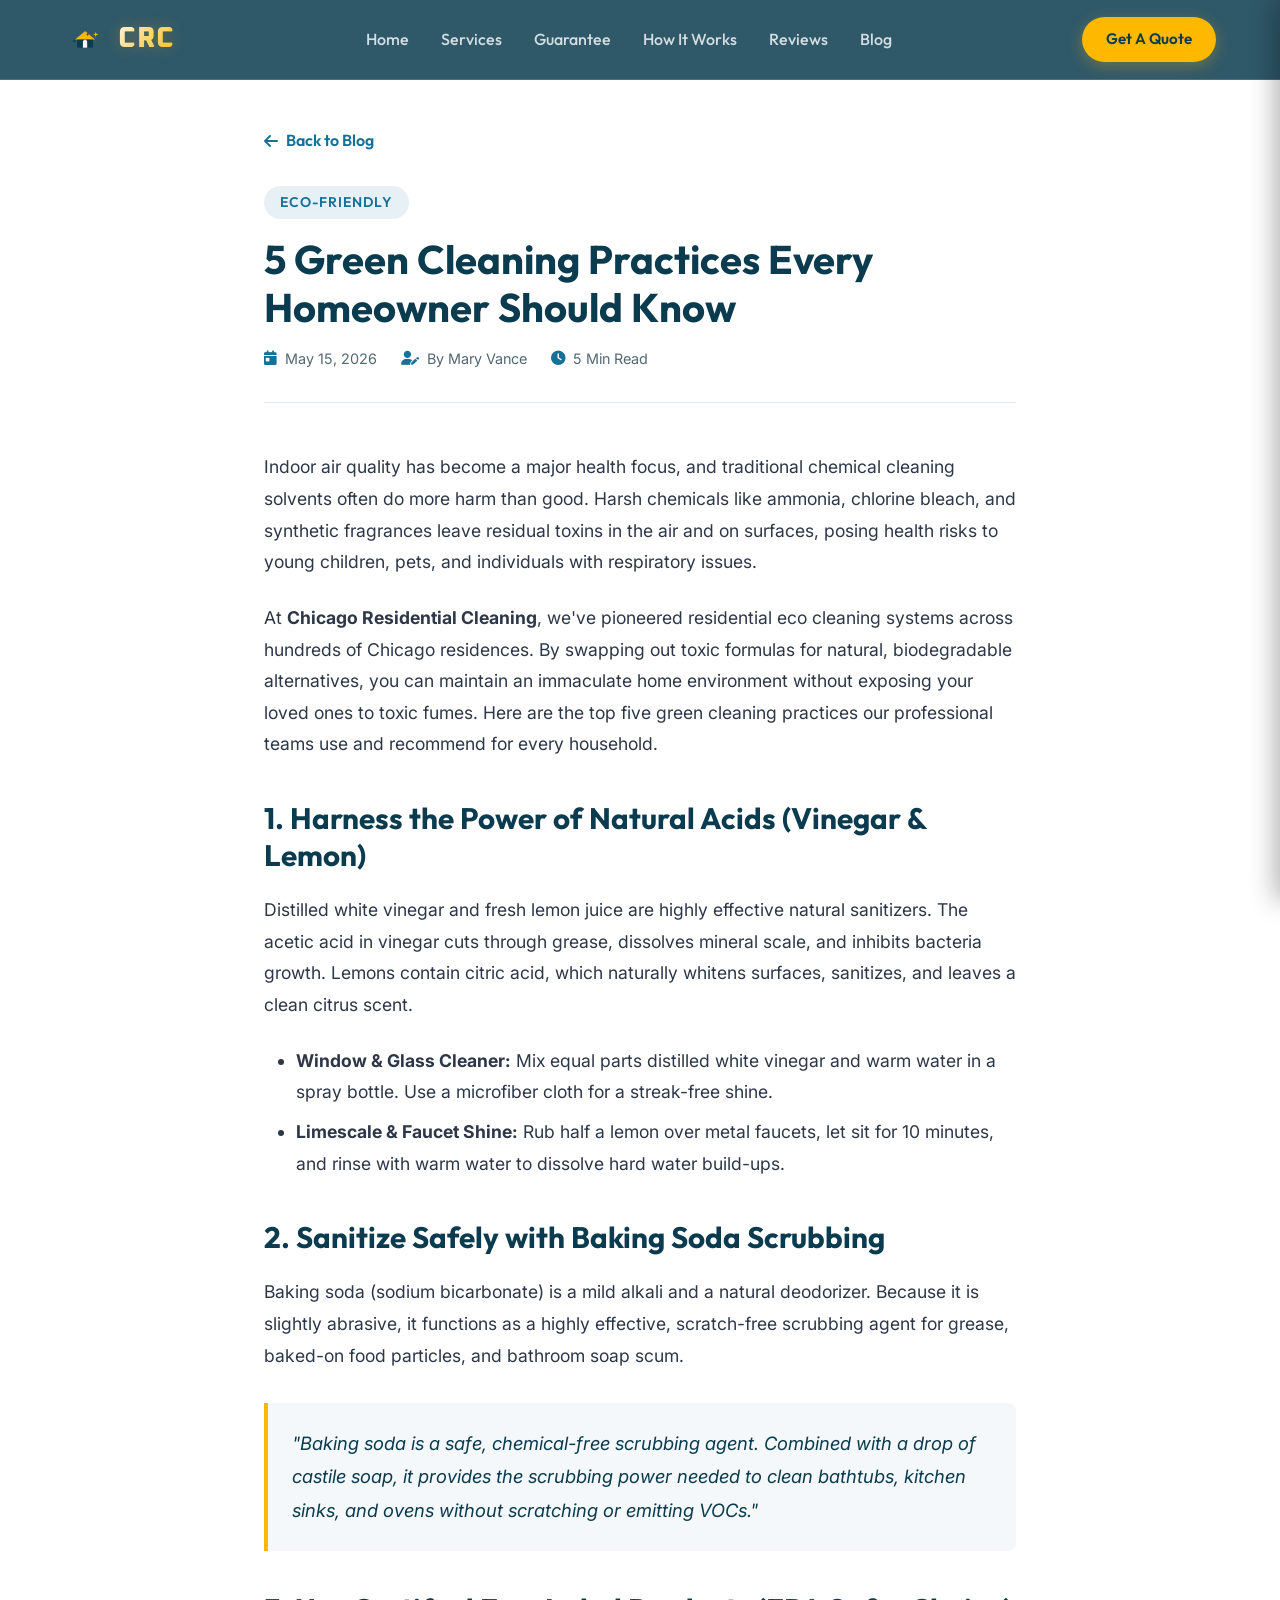
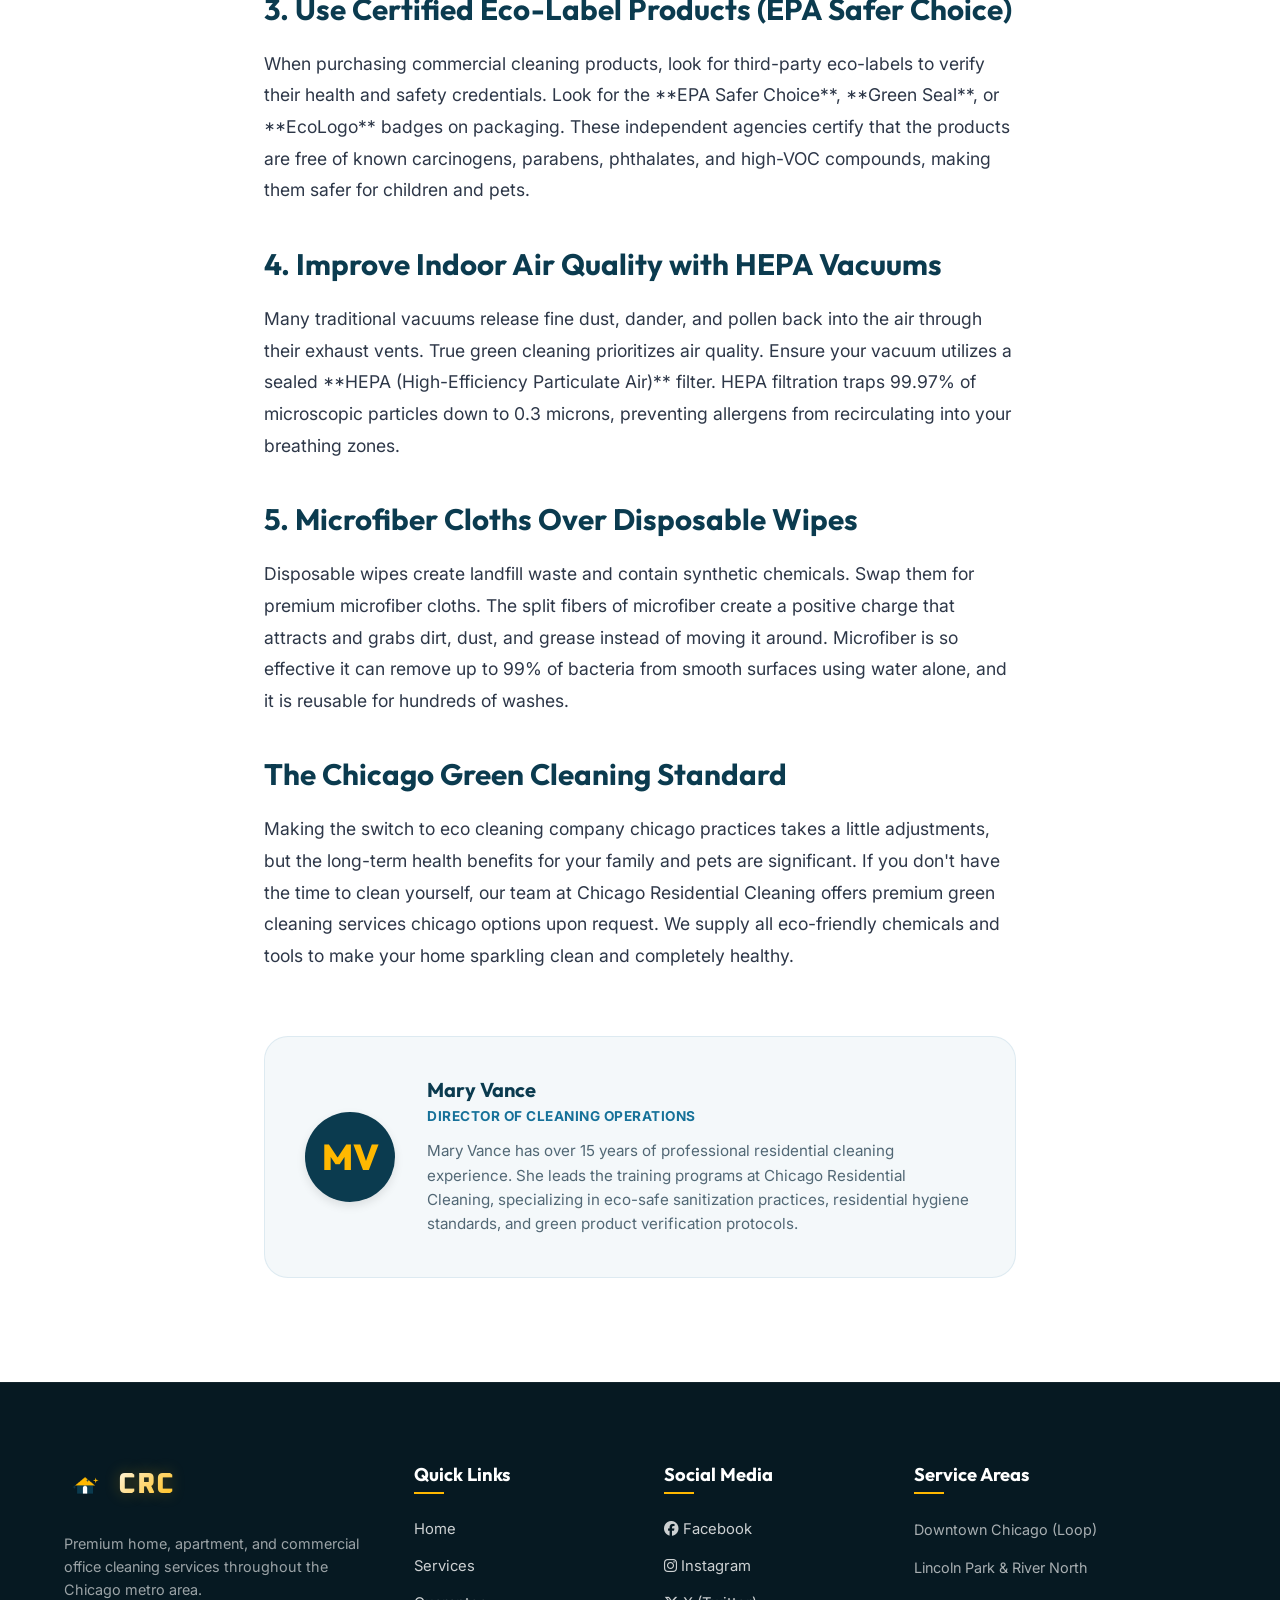
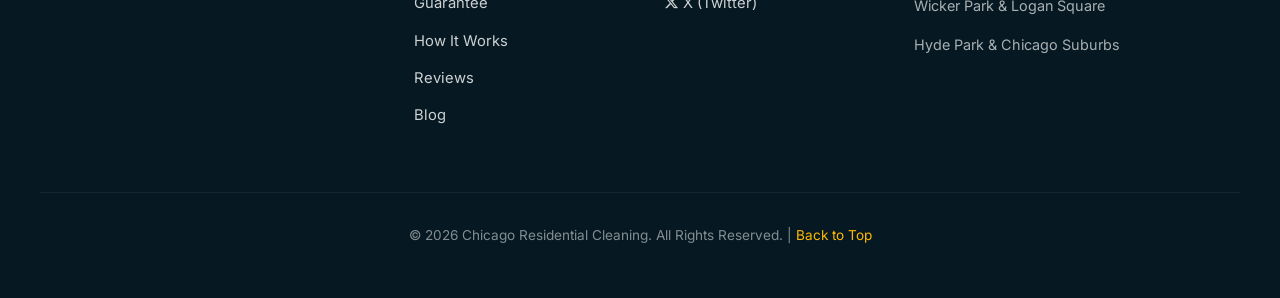
==== blog/5-green-cleaning-practices.html @ 3d1dfb9b "Add SEO-optimized blog posts under blog/ folder and update sitemap/index links" ====
<!DOCTYPE html>
<html lang="en">
<head>
  <meta charset="UTF-8">
  <meta name="viewport" content="width=device-width, initial-scale=1.0">
  
  <!-- SEO Meta Tags -->
  <title>5 Green Cleaning Practices Every Homeowner Should Know | Chicago Green Cleaning Guide</title>
  <meta name="description" content="Learn the 5 best green cleaning practices for a healthy home. Chicago Green Cleaning experts share safe, eco-friendly tips for kids and pets.">
  <meta name="keywords" content="chicago green cleaning, green cleaning services chicago, eco cleaning chicago, eco cleaning company chicago, cleaning services chicago suburbs">
  <link rel="canonical" href="https://chicagoresidentialcleaning.com/blog/5-green-cleaning-practices.html">
  
  <!-- Favicon -->
  <link rel="icon" type="image/png" href="../images/favicon.png">
  
  <!-- Fonts -->
  <link rel="preconnect" href="https://fonts.googleapis.com">
  <link rel="preconnect" href="https://fonts.gstatic.com" crossorigin>
  <link href="https://fonts.googleapis.com/css2?family=Inter:wght@300;400;500;600;700&family=Outfit:wght@300;400;500;600;700;800&family=Oxanium:wght@600;700;800&display=swap" rel="stylesheet">
  
  <!-- Stylesheets -->
  <link rel="stylesheet" href="../index.css">
  
  <!-- FontAwesome Icons -->
  <link rel="stylesheet" href="https://cdnjs.cloudflare.com/ajax/libs/font-awesome/6.4.0/css/all.min.css">

  <!-- JSON-LD Structured Data Schema (E-E-A-T & Semantic Optimization) -->
  <script type="application/ld-json">
  {
    "@context": "https://schema.org",
    "@type": "BlogPosting",
    "mainEntityOfPage": {
      "@type": "WebPage",
      "@id": "https://chicagoresidentialcleaning.com/blog/5-green-cleaning-practices.html"
    },
    "headline": "5 Green Cleaning Practices Every Homeowner Should Know",
    "description": "Discover easy ways to keep your home healthy using green cleaning products that are completely safe for kids and pets.",
    "datePublished": "2026-05-15T08:00:00+00:00",
    "dateModified": "2026-05-15T08:00:00+00:00",
    "author": {
      "@type": "Person",
      "name": "Mary Vance",
      "jobTitle": "Cleaning Operations Director",
      "worksFor": {
        "@type": "LocalBusiness",
        "name": "Chicago Residential Cleaning",
        "url": "https://chicagoresidentialcleaning.com/"
      }
    },
    "publisher": {
      "@type": "Organization",
      "name": "Chicago Residential Cleaning",
      "logo": {
        "@type": "ImageObject",
        "url": "https://chicagoresidentialcleaning.com/images/favicon.png"
      }
    }
  }
  </script>
</head>
<body>

  <!-- Sticky Glassmorphic Header -->
  <header id="header" class="site-header">
    <div class="header-container">
      <a href="../" class="logo-link" aria-label="Chicago Residential Cleaning Home">
        <div class="logo-badge">
          <img src="../images/logo-graphic.png" alt="Chicago Residential Cleaning logo emblem" width="48" height="48" class="logo-img">
          <span class="logo-text">CRC</span>
        </div>
      </a>
      
      <nav class="desktop-nav" aria-label="Main Navigation">
        <ul class="nav-links">
          <li><a href="../#home">Home</a></li>
          <li><a href="../#services">Services</a></li>
          <li><a href="../#guarantee">Guarantee</a></li>
          <li><a href="../#how-it-works">How It Works</a></li>
          <li><a href="../#testimonials">Reviews</a></li>
          <li><a href="../#blog">Blog</a></li>
        </ul>
      </nav>

      <div class="header-actions">
        <a href="../#quote" class="cta-button primary-cta">Get A Quote</a>
        <button class="mobile-menu-toggle" id="menuToggle" aria-label="Open navigation menu" aria-expanded="false" aria-controls="mobileDrawer">
          <span class="bar"></span>
          <span class="bar"></span>
          <span class="bar"></span>
        </button>
      </div>
    </div>
  </header>

  <!-- Mobile Slide-Out Drawer -->
  <div class="mobile-drawer" id="mobileDrawer" aria-hidden="true">
    <div class="drawer-header">
      <a href="../" class="logo-link-drawer">
        <div class="logo-badge">
          <img src="../images/logo-graphic.png" alt="Chicago Residential Cleaning logo emblem" width="40" height="40" class="logo-img">
          <span class="logo-text">CRC</span>
        </div>
      </a>
      <button class="drawer-close" id="drawerClose" aria-label="Close navigation menu">
        <i class="fa-solid fa-xmark"></i>
      </button>
    </div>
    <nav class="mobile-nav" aria-label="Mobile Navigation">
      <ul class="mobile-links">
        <li><a href="../#home">Home</a></li>
        <li><a href="../#services">Services</a></li>
        <li><a href="../#guarantee">Guarantee</a></li>
        <li><a href="../#how-it-works">How It Works</a></li>
        <li><a href="../#testimonials">Reviews</a></li>
        <li><a href="../#blog">Blog</a></li>
      </ul>
      <div class="drawer-actions">
        <a href="../#quote" class="cta-button primary-cta drawer-cta">Get A Quote</a>
      </div>
    </nav>
  </div>
  <div class="drawer-overlay" id="drawerOverlay"></div>

  <!-- Main Content Container -->
  <main>
    <section class="article-section">
      <div class="article-layout">
        
        <a href="../#blog" class="back-link">
          <i class="fa-solid fa-arrow-left"></i> Back to Blog
        </a>

        <article>
          <header class="article-header">
            <span class="section-badge">Eco-Friendly</span>
            <h1>5 Green Cleaning Practices Every Homeowner Should Know</h1>
            <div class="article-meta-info">
              <span><i class="fa-solid fa-calendar-day"></i> May 15, 2026</span>
              <span><i class="fa-solid fa-user-pen"></i> By Mary Vance</span>
              <span><i class="fa-solid fa-clock"></i> 5 Min Read</span>
            </div>
          </header>

          <div class="article-body">
            <p>Indoor air quality has become a major health focus, and traditional chemical cleaning solvents often do more harm than good. Harsh chemicals like ammonia, chlorine bleach, and synthetic fragrances leave residual toxins in the air and on surfaces, posing health risks to young children, pets, and individuals with respiratory issues.</p>
            
            <p>At <strong>Chicago Residential Cleaning</strong>, we've pioneered residential eco cleaning systems across hundreds of Chicago residences. By swapping out toxic formulas for natural, biodegradable alternatives, you can maintain an immaculate home environment without exposing your loved ones to toxic fumes. Here are the top five green cleaning practices our professional teams use and recommend for every household.</p>

            <h2>1. Harness the Power of Natural Acids (Vinegar & Lemon)</h2>
            <p>Distilled white vinegar and fresh lemon juice are highly effective natural sanitizers. The acetic acid in vinegar cuts through grease, dissolves mineral scale, and inhibits bacteria growth. Lemons contain citric acid, which naturally whitens surfaces, sanitizes, and leaves a clean citrus scent.</p>
            <ul>
              <li><strong>Window & Glass Cleaner:</strong> Mix equal parts distilled white vinegar and warm water in a spray bottle. Use a microfiber cloth for a streak-free shine.</li>
              <li><strong>Limescale & Faucet Shine:</strong> Rub half a lemon over metal faucets, let sit for 10 minutes, and rinse with warm water to dissolve hard water build-ups.</li>
            </ul>

            <h2>2. Sanitize Safely with Baking Soda Scrubbing</h2>
            <p>Baking soda (sodium bicarbonate) is a mild alkali and a natural deodorizer. Because it is slightly abrasive, it functions as a highly effective, scratch-free scrubbing agent for grease, baked-on food particles, and bathroom soap scum.</p>
            <blockquote>
              "Baking soda is a safe, chemical-free scrubbing agent. Combined with a drop of castile soap, it provides the scrubbing power needed to clean bathtubs, kitchen sinks, and ovens without scratching or emitting VOCs."
            </blockquote>

            <h2>3. Use Certified Eco-Label Products (EPA Safer Choice)</h2>
            <p>When purchasing commercial cleaning products, look for third-party eco-labels to verify their health and safety credentials. Look for the **EPA Safer Choice**, **Green Seal**, or **EcoLogo** badges on packaging. These independent agencies certify that the products are free of known carcinogens, parabens, phthalates, and high-VOC compounds, making them safer for children and pets.</p>

            <h2>4. Improve Indoor Air Quality with HEPA Vacuums</h2>
            <p>Many traditional vacuums release fine dust, dander, and pollen back into the air through their exhaust vents. True green cleaning prioritizes air quality. Ensure your vacuum utilizes a sealed **HEPA (High-Efficiency Particulate Air)** filter. HEPA filtration traps 99.97% of microscopic particles down to 0.3 microns, preventing allergens from recirculating into your breathing zones.</p>

            <h2>5. Microfiber Cloths Over Disposable Wipes</h2>
            <p>Disposable wipes create landfill waste and contain synthetic chemicals. Swap them for premium microfiber cloths. The split fibers of microfiber create a positive charge that attracts and grabs dirt, dust, and grease instead of moving it around. Microfiber is so effective it can remove up to 99% of bacteria from smooth surfaces using water alone, and it is reusable for hundreds of washes.</p>

            <h2>The Chicago Green Cleaning Standard</h2>
            <p>Making the switch to eco cleaning company chicago practices takes a little adjustments, but the long-term health benefits for your family and pets are significant. If you don't have the time to clean yourself, our team at Chicago Residential Cleaning offers premium green cleaning services chicago options upon request. We supply all eco-friendly chemicals and tools to make your home sparkling clean and completely healthy.</p>
          </div>

          <!-- Author Bio Section (E-E-A-T) -->
          <footer class="author-bio-card">
            <div class="author-avatar-large">MV</div>
            <div class="author-details">
              <h3>Mary Vance</h3>
              <span class="author-title">Director of Cleaning Operations</span>
              <p>Mary Vance has over 15 years of professional residential cleaning experience. She leads the training programs at Chicago Residential Cleaning, specializing in eco-safe sanitization practices, residential hygiene standards, and green product verification protocols.</p>
            </div>
          </footer>

        </article>
      </div>
    </section>
  </main>

  <!-- Footer -->
  <footer class="site-footer">
    <div class="footer-container">
      <div class="footer-brand">
        <a href="../" class="logo-link-footer">
          <div class="logo-badge">
            <img src="../images/logo-graphic.png" alt="Chicago Residential Cleaning logo emblem" width="40" height="40" class="logo-img" loading="lazy">
            <span class="logo-text">CRC</span>
          </div>
        </a>
        <p>Premium home, apartment, and commercial office cleaning services throughout the Chicago metro area.</p>
      </div>

      <div class="footer-links-group">
        <h3>Quick Links</h3>
        <ul class="footer-links">
          <li><a href="../#home">Home</a></li>
          <li><a href="../#services">Services</a></li>
          <li><a href="../#guarantee">Guarantee</a></li>
          <li><a href="../#how-it-works">How It Works</a></li>
          <li><a href="../#testimonials">Reviews</a></li>
          <li><a href="../#blog">Blog</a></li>
        </ul>
      </div>

      <div class="footer-links-group">
        <h3>Social Media</h3>
        <ul class="footer-links">
          <li><a href="https://facebook.com/" target="_blank" rel="noopener noreferrer"><i class="fa-brands fa-facebook"></i> Facebook</a></li>
          <li><a href="https://instagram.com/" target="_blank" rel="noopener noreferrer"><i class="fa-brands fa-instagram"></i> Instagram</a></li>
          <li><a href="https://twitter.com/" target="_blank" rel="noopener noreferrer"><i class="fa-brands fa-x-twitter"></i> X (Twitter)</a></li>
        </ul>
      </div>

      <div class="footer-links-group">
        <h3>Service Areas</h3>
        <ul class="footer-links">
          <li><span>Downtown Chicago (Loop)</span></li>
          <li><span>Lincoln Park & River North</span></li>
          <li><span>Wicker Park & Logan Square</span></li>
          <li><span>Hyde Park & Chicago Suburbs</span></li>
        </ul>
      </div>
    </div>

    <div class="footer-bottom">
      <p>&copy; 2026 Chicago Residential Cleaning. All Rights Reserved. | <a href="#header">Back to Top</a></p>
    </div>
  </footer>

  <!-- Scripts -->
  <script src="../js/main.js"></script>
</body>
</html>
---- index.css ----
/* -------------------------------------------------------------
   Chicago Residential Cleaning - Style Sheet
   Premium Modern Design System
------------------------------------------------------------- */

/* Custom CSS Variables & Design Tokens */
:root {
  --color-primary: #0b3b4f;       /* Deep Ocean Navy Blue */
  --color-primary-light: #165670;
  --color-primary-rgb: 11, 59, 79;
  --color-secondary: #167199;     /* Vibrant Steel Blue */
  --color-secondary-rgb: 22, 113, 153;
  --color-accent: #ffb800;        /* Warm Amber/Gold */
  --color-accent-hover: #e0a200;
  --color-accent-rgb: 255, 184, 0;
  
  --color-bg-light: #f4f8fa;      /* Ice Blue Light Background */
  --color-bg-white: #ffffff;
  --color-text-dark: #11232d;
  --color-text-light: #ffffff;
  --color-text-muted: #526875;
  
  --color-bg-glass: rgba(255, 255, 255, 0.08);
  --color-border-glass: rgba(255, 255, 255, 0.15);
  --color-shadow-glass: rgba(0, 0, 0, 0.08);
  
  --font-sans: 'Inter', system-ui, -apple-system, sans-serif;
  --font-title: 'Outfit', var(--font-sans);
  --font-mono: 'Oxanium', monospace;
  
  --border-radius-sm: 8px;
  --border-radius-md: 16px;
  --border-radius-lg: 24px;
  
  --transition-smooth: all 0.3s cubic-bezier(0.25, 0.8, 0.25, 1);
  --transition-fast: all 0.15s ease;
  
  --max-width: 1200px;
  --header-height: 80px;
}

/* Base resets & global styles */
*, *::before, *::after {
  box-sizing: border-box;
  margin: 0;
  padding: 0;
}

html {
  scroll-behavior: smooth;
  font-size: 16px;
}

body {
  font-family: var(--font-sans);
  color: var(--color-text-dark);
  background-color: var(--color-bg-white);
  line-height: 1.6;
  overflow-x: hidden;
  -webkit-font-smoothing: antialiased;
}

img {
  max-width: 100%;
  height: auto;
  display: block;
}

a {
  text-decoration: none;
  color: inherit;
  transition: var(--transition-fast);
}

ul, ol {
  list-style: none;
}

/* Typography Scale */
h1, h2, h3, h4 {
  font-family: var(--font-title);
  font-weight: 700;
  line-height: 1.25;
  color: var(--color-primary);
}

h1 {
  font-size: 2.75rem;
  margin-bottom: 1.25rem;
}

h2 {
  font-size: 2.25rem;
  margin-bottom: 1rem;
}

h3 {
  font-size: 1.5rem;
  margin-bottom: 0.75rem;
}

p {
  margin-bottom: 1.25rem;
}

/* Utility Layout Containers */
.section-container {
  max-width: var(--max-width);
  margin: 0 auto;
  padding: 0 1.5rem;
}

/* Badge styling */
.section-badge {
  display: inline-block;
  padding: 0.35rem 1rem;
  background-color: rgba(22, 113, 153, 0.1);
  color: var(--color-secondary);
  font-family: var(--font-title);
  font-weight: 600;
  font-size: 0.875rem;
  text-transform: uppercase;
  letter-spacing: 1px;
  border-radius: 50px;
  margin-bottom: 1rem;
}

/* Sticky Header Styling */
.site-header {
  position: fixed;
  top: 0;
  left: 0;
  width: 100%;
  height: var(--header-height);
  background-color: rgba(11, 59, 79, 0.85);
  backdrop-filter: blur(12px);
  -webkit-backdrop-filter: blur(12px);
  border-bottom: 1px solid var(--color-border-glass);
  z-index: 1000;
  transition: var(--transition-smooth);
}

.site-header.scrolled {
  height: 70px;
  background-color: rgba(11, 59, 79, 0.95);
  box-shadow: 0 4px 20px rgba(0, 0, 0, 0.15);
}

.header-container {
  max-width: var(--max-width);
  height: 100%;
  margin: 0 auto;
  padding: 0 1.5rem;
  display: flex;
  justify-content: space-between;
  align-items: center;
}

/* Logo Styling */
.logo-badge {
  display: flex;
  align-items: center;
  gap: 0.75rem;
}

.logo-img {
  width: 42px;
  height: 42px;
  border-radius: var(--border-radius-sm);
}

.logo-text {
  font-family: var(--font-mono);
  font-size: 1.75rem;
  font-weight: 800;
  color: var(--color-accent);
  background: linear-gradient(135deg, #ffffff 0%, var(--color-accent) 100%);
  -webkit-background-clip: text;
  -webkit-text-fill-color: transparent;
  letter-spacing: 1px;
  text-shadow: 0 0 15px rgba(255, 184, 0, 0.3);
}

/* Desktop Navbar */
.desktop-nav .nav-links {
  display: flex;
  gap: 2rem;
}

.desktop-nav .nav-links a {
  font-family: var(--font-title);
  font-weight: 500;
  font-size: 1rem;
  color: rgba(255, 255, 255, 0.8);
  padding: 0.5rem 0;
  position: relative;
}

.desktop-nav .nav-links a::after {
  content: '';
  position: absolute;
  bottom: 0;
  left: 0;
  width: 0;
  height: 2px;
  background-color: var(--color-accent);
  transition: var(--transition-fast);
}

.desktop-nav .nav-links a:hover {
  color: var(--color-accent);
}

.desktop-nav .nav-links a:hover::after {
  width: 100%;
}

.header-actions {
  display: flex;
  align-items: center;
  gap: 1rem;
}

/* Call-to-Action Buttons */
.cta-button {
  display: inline-flex;
  align-items: center;
  justify-content: center;
  gap: 0.5rem;
  font-family: var(--font-title);
  font-weight: 600;
  font-size: 0.95rem;
  padding: 0.65rem 1.5rem;
  border-radius: 50px;
  border: none;
  cursor: pointer;
  transition: var(--transition-smooth);
}

.cta-button.primary-cta {
  background-color: var(--color-accent);
  color: var(--color-primary);
  box-shadow: 0 4px 15px rgba(255, 184, 0, 0.3);
}

.cta-button.primary-cta:hover {
  background-color: var(--color-accent-hover);
  transform: translateY(-2px);
  box-shadow: 0 6px 20px rgba(255, 184, 0, 0.4);
}

.cta-button.secondary-cta {
  background-color: transparent;
  color: var(--color-accent);
  border: 2px solid var(--color-accent);
}

.cta-button.secondary-cta:hover {
  background-color: var(--color-accent);
  color: var(--color-primary);
  transform: translateY(-2px);
}

.cta-button.lg {
  padding: 0.9rem 2.25rem;
  font-size: 1.05rem;
}

/* Mobile Hamburger Trigger */
.mobile-menu-toggle {
  display: none;
  flex-direction: column;
  justify-content: space-between;
  width: 30px;
  height: 20px;
  background: transparent;
  border: none;
  cursor: pointer;
  z-index: 1100;
}

.mobile-menu-toggle .bar {
  width: 100%;
  height: 3px;
  background-color: #ffffff;
  border-radius: 10px;
  transition: var(--transition-smooth);
}

.mobile-menu-toggle.active .bar:nth-child(1) {
  transform: translateY(8px) rotate(45deg);
}

.mobile-menu-toggle.active .bar:nth-child(2) {
  opacity: 0;
}

.mobile-menu-toggle.active .bar:nth-child(3) {
  transform: translateY(-9px) rotate(-45deg);
}

/* Mobile Navigation Drawer */
.mobile-drawer {
  position: fixed;
  top: 0;
  right: 0;
  width: 320px;
  height: 100%;
  background-color: var(--color-primary);
  box-shadow: -5px 0 25px rgba(0, 0, 0, 0.3);
  z-index: 1050;
  display: flex;
  flex-direction: column;
  padding: 2rem 1.5rem;
  transform: translateX(100%);
  transition: var(--transition-smooth);
}

.mobile-drawer.active {
  transform: translateX(0);
}

.drawer-header {
  display: flex;
  justify-content: space-between;
  align-items: center;
  margin-bottom: 3rem;
}

.drawer-close {
  background: transparent;
  border: none;
  color: #ffffff;
  font-size: 1.75rem;
  cursor: pointer;
}

.mobile-nav {
  display: flex;
  flex-direction: column;
  gap: 2rem;
  height: 100%;
}

.mobile-links {
  display: flex;
  flex-direction: column;
  gap: 1.5rem;
}

.mobile-links a {
  font-family: var(--font-title);
  font-size: 1.25rem;
  font-weight: 500;
  color: rgba(255, 255, 255, 0.9);
  display: block;
  padding: 0.5rem 0;
}

.mobile-links a:hover {
  color: var(--color-accent);
}

.drawer-actions {
  margin-top: auto;
  padding-bottom: 2rem;
}

.drawer-cta {
  width: 100%;
}

.drawer-overlay {
  position: fixed;
  top: 0;
  left: 0;
  width: 100%;
  height: 100%;
  background-color: rgba(0, 0, 0, 0.5);
  backdrop-filter: blur(4px);
  z-index: 1025;
  opacity: 0;
  pointer-events: none;
  transition: var(--transition-smooth);
}

.drawer-overlay.active {
  opacity: 1;
  pointer-events: auto;
}

/* Sections Global Styling */
section {
  padding: 6.5rem 0;
  overflow: visible; /* Prevents overflow issues on section boundaries for overlays */
  position: relative;
}

/* Hero Section Styling */
.hero-section {
  padding-top: calc(var(--header-height) + 2rem);
  background: linear-gradient(135deg, rgba(11, 59, 79, 0.05) 0%, rgba(22, 113, 153, 0.08) 100%), #f8fbfe;
  position: relative;
  z-index: 1;
}

.hero-grid {
  display: grid;
  grid-template-columns: 1.1fr 0.9fr;
  gap: 4rem;
  align-items: center;
  margin-bottom: 4rem;
}

.badge-accent {
  display: inline-flex;
  align-items: center;
  gap: 0.5rem;
  padding: 0.4rem 1.1rem;
  background-color: rgba(255, 184, 0, 0.12);
  color: var(--color-primary);
  font-weight: 700;
  font-size: 0.85rem;
  border-radius: 50px;
  border: 1px solid rgba(255, 184, 0, 0.25);
  margin-bottom: 1.5rem;
}

.badge-accent i {
  color: var(--color-accent);
}

.hero-lead {
  font-size: 1.15rem;
  color: var(--color-text-muted);
  margin-bottom: 2rem;
}

.hero-bullets {
  display: flex;
  flex-direction: column;
  gap: 0.85rem;
  margin-bottom: 2.5rem;
}

.hero-bullets li {
  display: flex;
  align-items: center;
  gap: 0.75rem;
  font-size: 1rem;
}

.hero-bullets li i {
  color: var(--color-secondary);
  font-size: 1.2rem;
}

.hero-ctas {
  display: flex;
  gap: 1rem;
}

/* Hero Media & Floating Glass Badges */
.hero-media {
  position: relative;
}

.image-wrapper {
  position: relative;
  border-radius: var(--border-radius-lg);
  box-shadow: 0 20px 40px rgba(11, 59, 79, 0.15);
  padding: 8px;
  background: linear-gradient(135deg, rgba(22, 113, 153, 0.2), rgba(255, 184, 0, 0.1));
}

.hero-img-asset {
  border-radius: calc(var(--border-radius-lg) - 4px);
  width: 100%;
  height: 400px;
  object-fit: cover;
}

.glass-float-badge {
  position: absolute;
  display: flex;
  align-items: center;
  gap: 1rem;
  padding: 0.9rem 1.5rem;
  background: rgba(255, 255, 255, 0.85);
  backdrop-filter: blur(12px);
  -webkit-backdrop-filter: blur(12px);
  border: 1px solid rgba(255, 255, 255, 0.4);
  border-radius: var(--border-radius-md);
  box-shadow: 0 10px 30px rgba(0, 0, 0, 0.08);
  z-index: 10;
}

.badge-top {
  top: 30px;
  left: -20px;
}

.badge-bottom {
  bottom: 30px;
  right: -20px;
}

.glass-float-badge .icon-circle {
  width: 44px;
  height: 44px;
  border-radius: 50%;
  background-color: var(--color-primary);
  color: var(--color-accent);
  display: flex;
  align-items: center;
  justify-content: center;
  font-size: 1.1rem;
  box-shadow: 0 4px 10px rgba(11, 59, 79, 0.2);
}

.glass-float-badge .badge-title {
  display: block;
  font-family: var(--font-title);
  font-weight: 700;
  font-size: 1rem;
  color: var(--color-primary);
}

.glass-float-badge .badge-desc {
  display: block;
  font-size: 0.8rem;
  color: var(--color-text-muted);
  font-weight: 500;
}

/* Trust Bar Styling */
.trust-bar {
  background-color: var(--color-primary);
  color: var(--color-text-light);
  padding: 3rem 0;
  border-radius: var(--border-radius-lg);
  box-shadow: 0 15px 35px rgba(11, 59, 79, 0.25);
  margin-top: 1rem;
  z-index: 2;
  position: relative;
}

.trust-container {
  max-width: var(--max-width);
  margin: 0 auto;
  padding: 0 2rem;
  display: grid;
  grid-template-columns: repeat(3, 1fr);
  gap: 2rem;
}

.trust-item {
  display: flex;
  align-items: flex-start;
  gap: 1.25rem;
}

.trust-icon {
  width: 50px;
  height: 50px;
  border-radius: var(--border-radius-md);
  background-color: rgba(255, 184, 0, 0.15);
  border: 1px solid rgba(255, 184, 0, 0.25);
  color: var(--color-accent);
  display: flex;
  align-items: center;
  justify-content: center;
  font-size: 1.35rem;
  flex-shrink: 0;
}

.trust-text h3 {
  font-size: 1.15rem;
  color: #ffffff;
  margin-bottom: 0.25rem;
}

.trust-text p {
  font-size: 0.9rem;
  color: rgba(255, 255, 255, 0.7);
  margin: 0;
}

/* About Section Styling */
.about-section {
  background-color: var(--color-bg-white);
}

.about-grid {
  display: grid;
  grid-template-columns: 0.95fr 1.05fr;
  gap: 4rem;
  align-items: center;
}

.image-wrapper-about {
  border-radius: var(--border-radius-lg);
  overflow: hidden;
  box-shadow: 0 15px 35px rgba(0, 0, 0, 0.08);
}

.about-img-asset {
  width: 100%;
  height: 420px;
  object-fit: cover;
  transition: transform 0.5s ease;
}

.about-img-asset:hover {
  transform: scale(1.03);
}

.about-content h2 {
  margin-bottom: 1.5rem;
}

.features-columns {
  display: grid;
  grid-template-columns: 1fr 1fr;
  gap: 2rem;
  margin: 2rem 0;
}

.feature-col-item {
  display: flex;
  gap: 1rem;
}

.small-icon {
  width: 38px;
  height: 38px;
  border-radius: 50%;
  background-color: rgba(22, 113, 153, 0.08);
  color: var(--color-secondary);
  display: flex;
  align-items: center;
  justify-content: center;
  font-size: 1rem;
  flex-shrink: 0;
}

.feature-col-item h3 {
  font-size: 1.1rem;
  margin-bottom: 0.4rem;
}

.feature-col-item p {
  font-size: 0.875rem;
  color: var(--color-text-muted);
  margin: 0;
}

.about-cta-container {
  margin-top: 1rem;
}

/* Services Section Styling */
.services-section {
  background-color: var(--color-bg-light);
}

.section-header {
  text-align: center;
  max-width: 700px;
  margin: 0 auto 4rem auto;
}

.section-header h2 {
  margin-bottom: 1.25rem;
}

.section-desc {
  color: var(--color-text-muted);
  font-size: 1.1rem;
  margin: 0;
}

.services-grid {
  display: grid;
  grid-template-columns: repeat(3, 1fr);
  gap: 2rem;
}

.service-card {
  background-color: var(--color-bg-white);
  border: 1px solid rgba(22, 113, 153, 0.08);
  border-radius: var(--border-radius-md);
  padding: 2.5rem 2rem;
  box-shadow: 0 8px 24px rgba(11, 59, 79, 0.03);
  transition: var(--transition-smooth);
  display: flex;
  flex-direction: column;
}

.service-card:hover {
  transform: translateY(-5px);
  box-shadow: 0 15px 35px rgba(11, 59, 79, 0.08);
  border-color: rgba(22, 113, 153, 0.15);
}

.service-icon-bg {
  width: 60px;
  height: 60px;
  border-radius: var(--border-radius-md);
  background-color: rgba(22, 113, 153, 0.08);
  color: var(--color-secondary);
  display: flex;
  align-items: center;
  justify-content: center;
  font-size: 1.6rem;
  margin-bottom: 1.75rem;
}

.service-card h3 {
  margin-bottom: 1rem;
}

.service-card p {
  font-size: 0.95rem;
  color: var(--color-text-muted);
  margin-bottom: 1.5rem;
  flex-grow: 1;
}

.card-features {
  display: flex;
  flex-direction: column;
  gap: 0.5rem;
  border-top: 1px solid #f0f4f6;
  padding-top: 1.25rem;
}

.card-features li {
  display: flex;
  align-items: center;
  gap: 0.5rem;
  font-size: 0.85rem;
  font-weight: 500;
  color: var(--color-text-dark);
}

.card-features li i {
  color: var(--color-accent);
  font-size: 0.9rem;
}

/* Guarantee Section Styling */
.guarantee-section {
  background-color: var(--color-bg-white);
  border-top: 1px solid rgba(0, 0, 0, 0.04);
}

.guarantee-grid {
  display: grid;
  grid-template-columns: 0.8fr 1.2fr;
  gap: 4rem;
  align-items: center;
}

.guarantee-badge-container {
  display: flex;
  flex-direction: column;
  align-items: center;
  justify-content: center;
  text-align: center;
}

.guarantee-shield-graphic {
  position: relative;
  margin-bottom: 1.5rem;
}

.shield-glow {
  position: absolute;
  top: 50%;
  left: 50%;
  transform: translate(-50%, -50%);
  width: 140px;
  height: 140px;
  background-color: var(--color-accent);
  border-radius: 50%;
  filter: blur(35px);
  opacity: 0.15;
  z-index: -1;
}

.guarantee-title {
  font-family: var(--font-title);
  font-size: 1.4rem;
  font-weight: 700;
  color: var(--color-primary);
}

.guarantee-content h2 {
  margin-bottom: 1.5rem;
}

.guarantee-checklist {
  display: flex;
  flex-direction: column;
  gap: 1rem;
  margin-top: 2rem;
}

.guarantee-checklist li {
  display: flex;
  align-items: center;
  gap: 0.75rem;
  font-size: 1rem;
}

.guarantee-checklist li i {
  color: var(--color-accent);
  font-size: 1.2rem;
}

/* How It Works / Steps Section */
.steps-section {
  background-color: var(--color-bg-light);
}

.steps-grid {
  display: grid;
  grid-template-columns: repeat(3, 1fr);
  gap: 2.5rem;
  margin-bottom: 4rem;
  position: relative;
}

.step-card {
  background-color: var(--color-bg-white);
  border-radius: var(--border-radius-md);
  padding: 3rem 2rem;
  text-align: center;
  box-shadow: 0 8px 24px rgba(11, 59, 79, 0.03);
  position: relative;
  z-index: 2;
  border: 1px solid rgba(22, 113, 153, 0.05);
}

.step-number {
  position: absolute;
  top: -20px;
  left: 50%;
  transform: translateX(-50%);
  background-color: var(--color-accent);
  color: var(--color-primary);
  width: 44px;
  height: 44px;
  border-radius: 50%;
  display: flex;
  align-items: center;
  justify-content: center;
  font-family: var(--font-mono);
  font-weight: 800;
  font-size: 1.2rem;
  box-shadow: 0 4px 12px rgba(255, 184, 0, 0.3);
}

.step-icon {
  font-size: 2.25rem;
  color: var(--color-secondary);
  margin-bottom: 1.5rem;
}

.step-card h3 {
  margin-bottom: 1rem;
  font-size: 1.35rem;
}

.step-card p {
  font-size: 0.95rem;
  color: var(--color-text-muted);
  margin: 0;
}

.steps-cta {
  text-align: center;
}

/* Testimonials / Reviews Section */
.testimonials-section {
  background-color: var(--color-bg-white);
}

.carousel-wrapper {
  max-width: 800px;
  margin: 0 auto;
  position: relative;
}

.testimonial-carousel {
  position: relative;
  min-height: 280px;
}

.testimonial-card {
  background-color: var(--color-bg-light);
  border: 1px solid rgba(22, 113, 153, 0.08);
  border-radius: var(--border-radius-lg);
  padding: 3rem;
  box-shadow: 0 10px 30px rgba(0, 0, 0, 0.02);
  display: none;
  opacity: 0;
  transform: scale(0.98);
  transition: opacity 0.5s ease, transform 0.5s ease;
}

.testimonial-card.active {
  display: block;
  opacity: 1;
  transform: scale(1);
}

.rating-stars {
  color: var(--color-accent);
  margin-bottom: 1.5rem;
  font-size: 1.1rem;
}

.review-text {
  font-size: 1.25rem;
  font-weight: 400;
  line-height: 1.6;
  color: var(--color-primary);
  font-style: italic;
  margin-bottom: 2rem;
}

.reviewer-meta {
  display: flex;
  align-items: center;
  gap: 1rem;
}

.reviewer-avatar {
  width: 48px;
  height: 48px;
  border-radius: 50%;
  background-color: var(--color-secondary);
  color: #ffffff;
  font-family: var(--font-title);
  font-weight: 700;
  display: flex;
  align-items: center;
  justify-content: center;
}

.reviewer-name {
  display: block;
  font-family: var(--font-title);
  font-weight: 700;
  font-size: 1.05rem;
  color: var(--color-primary);
}

.reviewer-location {
  display: block;
  font-size: 0.85rem;
  color: var(--color-text-muted);
}

/* Carousel Controls */
.carousel-controls {
  display: flex;
  justify-content: space-between;
  align-items: center;
  margin-top: 2rem;
}

.control-btn {
  background-color: var(--color-primary);
  border: none;
  color: #ffffff;
  width: 44px;
  height: 44px;
  border-radius: 50%;
  display: flex;
  align-items: center;
  justify-content: center;
  cursor: pointer;
  transition: var(--transition-fast);
  box-shadow: 0 4px 10px rgba(0, 0, 0, 0.1);
}

.control-btn:hover {
  background-color: var(--color-secondary);
  transform: scale(1.05);
}

.carousel-dots {
  display: flex;
  gap: 0.5rem;
}

.carousel-dots .dot {
  width: 10px;
  height: 10px;
  border-radius: 50%;
  background-color: #cbd5e1;
  cursor: pointer;
  transition: var(--transition-fast);
}

.carousel-dots .dot.active {
  background-color: var(--color-accent);
  width: 24px;
  border-radius: 10px;
}

/* Join the Team Section */
.join-team-section {
  background: linear-gradient(135deg, var(--color-primary) 0%, #062330 100%);
  color: #ffffff;
}

.join-grid {
  display: grid;
  grid-template-columns: 1.15fr 0.85fr;
  gap: 4rem;
  align-items: center;
}

.join-content h2 {
  color: #ffffff;
  margin-bottom: 1.5rem;
}

.join-content p {
  color: rgba(255, 255, 255, 0.8);
  margin-bottom: 2rem;
}

.join-cta-box {
  margin-top: 1rem;
}

/* Glassmorphism Panel in Join Section */
.glass-join-card {
  background: rgba(255, 255, 255, 0.07);
  backdrop-filter: blur(16px);
  -webkit-backdrop-filter: blur(16px);
  border: 1px solid rgba(255, 255, 255, 0.12);
  border-radius: var(--border-radius-lg);
  padding: 3rem 2.5rem;
  box-shadow: 0 15px 35px rgba(0, 0, 0, 0.15);
}

.glass-join-card h3 {
  color: var(--color-accent);
  font-size: 1.35rem;
  margin-bottom: 1.5rem;
  border-bottom: 1px solid rgba(255, 255, 255, 0.1);
  padding-bottom: 1rem;
}

.join-benefits {
  display: flex;
  flex-direction: column;
  gap: 1.25rem;
}

.join-benefits li {
  display: flex;
  align-items: flex-start;
  gap: 0.75rem;
  font-size: 0.95rem;
}

.join-benefits li i {
  color: var(--color-accent);
  font-size: 1.15rem;
  margin-top: 0.2rem;
}

/* Blog Section Styling */
.blog-section {
  background-color: var(--color-bg-light);
}

.blog-grid {
  display: grid;
  grid-template-columns: repeat(3, 1fr);
  gap: 2rem;
}

.blog-card {
  background-color: var(--color-bg-white);
  border-radius: var(--border-radius-md);
  overflow: hidden;
  box-shadow: 0 8px 24px rgba(11, 59, 79, 0.03);
  border: 1px solid rgba(22, 113, 153, 0.05);
  display: flex;
  flex-direction: column;
  transition: var(--transition-smooth);
}

.blog-card:hover {
  transform: translateY(-5px);
  box-shadow: 0 15px 35px rgba(11, 59, 79, 0.07);
}

.blog-image-placeholder {
  height: 200px;
  background: linear-gradient(135deg, var(--color-primary) 0%, var(--color-secondary) 100%);
  display: flex;
  align-items: center;
  justify-content: center;
  font-size: 3.5rem;
  color: var(--color-accent);
}

.blog-meta {
  padding: 1.5rem 1.5rem 0.5rem 1.5rem;
  display: flex;
  justify-content: space-between;
  font-size: 0.8rem;
  font-weight: 600;
  text-transform: uppercase;
}

.blog-date {
  color: var(--color-text-muted);
}

.blog-category {
  color: var(--color-secondary);
}

.blog-card h3 {
  padding: 0 1.5rem 0.75rem 1.5rem;
  font-size: 1.25rem;
  line-height: 1.4;
}

.blog-card p {
  padding: 0 1.5rem 1.5rem 1.5rem;
  font-size: 0.9rem;
  color: var(--color-text-muted);
  margin: 0;
  flex-grow: 1;
}

.read-more {
  display: flex;
  align-items: center;
  gap: 0.5rem;
  padding: 1.25rem 1.5rem;
  border-top: 1px solid #f1f5f9;
  font-size: 0.9rem;
  font-weight: 700;
  color: var(--color-secondary);
}

.read-more i {
  transition: transform 0.2s ease;
}

.blog-card:hover .read-more i {
  transform: translateX(5px);
}

/* Contact / Quote Form Section */
.quote-section {
  background-color: var(--color-bg-white);
  background: linear-gradient(180deg, rgba(244, 248, 250, 0.3) 0%, rgba(244, 248, 250, 0) 100%);
}

.quote-grid {
  display: grid;
  grid-template-columns: 0.9fr 1.1fr;
  gap: 4rem;
  align-items: center;
}

.quote-info-panel h2 {
  margin-bottom: 1.5rem;
}

.quote-features-list {
  display: flex;
  flex-direction: column;
  gap: 2rem;
  margin-top: 2.5rem;
}

.quote-feature-item {
  display: flex;
  gap: 1.25rem;
}

.quote-feature-item .feature-icon {
  width: 48px;
  height: 48px;
  border-radius: 50%;
  background-color: rgba(255, 184, 0, 0.12);
  color: var(--color-accent-hover);
  display: flex;
  align-items: center;
  justify-content: center;
  font-size: 1.2rem;
  flex-shrink: 0;
}

.quote-feature-item h3 {
  font-size: 1.15rem;
  margin-bottom: 0.25rem;
}

.quote-feature-item p {
  font-size: 0.9rem;
  color: var(--color-text-muted);
  margin: 0;
}

/* Translucent Glassmorphic Contact Card */
.quote-form-container {
  perspective: 1000px;
}

.glass-form-card {
  background: rgba(255, 255, 255, 0.7);
  backdrop-filter: blur(16px);
  -webkit-backdrop-filter: blur(16px);
  border: 1px solid rgba(22, 113, 153, 0.12);
  border-radius: var(--border-radius-lg);
  padding: 3.5rem 3rem;
  box-shadow: 0 20px 40px rgba(11, 59, 79, 0.08);
}

.glass-form-card h3 {
  text-align: center;
  font-size: 1.75rem;
  margin-bottom: 2.5rem;
}

.form-group {
  margin-bottom: 1.5rem;
  display: flex;
  flex-direction: column;
}

.form-group label {
  font-family: var(--font-title);
  font-weight: 600;
  font-size: 0.875rem;
  color: var(--color-primary);
  margin-bottom: 0.5rem;
}

.input-wrapper {
  position: relative;
  display: flex;
  align-items: center;
}

.input-wrapper i {
  position: absolute;
  left: 1.25rem;
  color: var(--color-secondary);
  font-size: 1rem;
}

.input-wrapper input,
.input-wrapper select,
.form-group textarea {
  width: 100%;
  padding: 0.85rem 1rem 0.85rem 2.75rem;
  background-color: var(--color-bg-white);
  border: 1.5px solid #cbd5e1;
  border-radius: var(--border-radius-sm);
  font-family: var(--font-sans);
  font-size: 0.95rem;
  color: var(--color-text-dark);
  transition: var(--transition-fast);
  outline: none;
}

.form-group textarea {
  padding-left: 1.25rem; /* textarea doesn't need start icon */
  resize: vertical;
}

.input-wrapper select {
  appearance: none;
  cursor: pointer;
}

/* Input active/focus states */
.input-wrapper input:focus,
.input-wrapper select:focus,
.form-group textarea:focus {
  border-color: var(--color-secondary);
  box-shadow: 0 0 0 4px rgba(22, 113, 153, 0.15);
  background-color: #ffffff;
}

/* Validation states */
.form-group.success .input-wrapper input,
.form-group.success .input-wrapper select,
.form-group.success textarea {
  border-color: #10b981;
}

.form-group.error .input-wrapper input,
.form-group.error .input-wrapper select,
.form-group.error textarea {
  border-color: #ef4444;
  background-color: #fffafb;
}

.error-msg {
  color: #ef4444;
  font-size: 0.8rem;
  font-weight: 500;
  margin-top: 0.35rem;
  display: none;
}

.form-group.error .error-msg {
  display: block;
}

.submit-btn {
  width: 100%;
  padding: 0.95rem;
  font-size: 1.05rem;
  border-radius: var(--border-radius-sm);
  margin-top: 1rem;
}

/* Success Modal Overlay */
.success-overlay {
  position: fixed;
  top: 0;
  left: 0;
  width: 100%;
  height: 100%;
  background-color: rgba(11, 59, 79, 0.6);
  backdrop-filter: blur(8px);
  -webkit-backdrop-filter: blur(8px);
  z-index: 2000;
  display: flex;
  align-items: center;
  justify-content: center;
  opacity: 0;
  pointer-events: none;
  transition: var(--transition-smooth);
}

.success-overlay.active {
  opacity: 1;
  pointer-events: auto;
}

.success-modal-card {
  background-color: #ffffff;
  border-radius: var(--border-radius-lg);
  padding: 3.5rem 3rem;
  text-align: center;
  max-width: 500px;
  width: 90%;
  box-shadow: 0 25px 50px rgba(0, 0, 0, 0.25);
  transform: translateY(30px);
  transition: var(--transition-smooth);
}

.success-overlay.active .success-modal-card {
  transform: translateY(0);
}

.success-icon {
  font-size: 4rem;
  color: #10b981;
  margin-bottom: 1.5rem;
}

.success-modal-card h2 {
  font-size: 1.85rem;
  margin-bottom: 1rem;
}

.success-modal-card p {
  color: var(--color-text-muted);
  margin-bottom: 2rem;
}

.close-modal-btn {
  width: 100%;
  border-radius: var(--border-radius-sm);
  padding: 0.85rem;
}

/* Google Review Callout Section */
.review-cta-section {
  background-color: var(--color-primary);
  color: #ffffff;
  text-align: center;
  padding: 5rem 0;
  position: relative;
  z-index: 1;
}

.review-cta-content h2 {
  color: #ffffff;
  margin-bottom: 1rem;
}

.review-cta-content p {
  color: rgba(255, 255, 255, 0.8);
  font-size: 1.15rem;
  margin-bottom: 2rem;
}

/* Footer Styling */
.site-footer {
  background-color: #061922;
  color: rgba(255, 255, 255, 0.8);
  padding: 5rem 0 2rem 0;
  border-top: 1px solid rgba(255, 255, 255, 0.05);
}

.footer-container {
  max-width: var(--max-width);
  margin: 0 auto;
  padding: 0 1.5rem;
  display: grid;
  grid-template-columns: 1.2fr 0.8fr 0.8fr 1.2fr;
  gap: 3rem;
  margin-bottom: 4rem;
}

.footer-brand p {
  margin-top: 1.5rem;
  font-size: 0.9rem;
  line-height: 1.6;
  color: rgba(255, 255, 255, 0.6);
}

.footer-links-group h3 {
  color: #ffffff;
  font-size: 1.15rem;
  margin-bottom: 1.5rem;
  position: relative;
  padding-bottom: 0.5rem;
}

.footer-links-group h3::after {
  content: '';
  position: absolute;
  bottom: 0;
  left: 0;
  width: 30px;
  height: 2px;
  background-color: var(--color-accent);
}

.footer-links {
  display: flex;
  flex-direction: column;
  gap: 0.85rem;
  font-size: 0.925rem;
}

.footer-links a:hover {
  color: var(--color-accent);
  padding-left: 4px;
}

.footer-links span {
  font-size: 0.9rem;
  color: rgba(255, 255, 255, 0.65);
}

.footer-bottom {
  max-width: var(--max-width);
  margin: 0 auto;
  padding: 2rem 1.5rem 0 1.5rem;
  border-top: 1px solid rgba(255, 255, 255, 0.05);
  text-align: center;
  font-size: 0.85rem;
  color: rgba(255, 255, 255, 0.5);
}

.footer-bottom a {
  color: var(--color-accent);
}

.footer-bottom a:hover {
  text-decoration: underline;
}

/* -------------------------------------------------------------
   Responsive Media Queries
------------------------------------------------------------- */

/* Wide Screens / Small Desktops */
@media (max-width: 1024px) {
  h1 {
    font-size: 2.35rem;
  }
  
  .hero-grid {
    gap: 2rem;
  }

  .about-grid, .guarantee-grid, .quote-grid {
    gap: 3rem;
  }

  .services-grid {
    grid-template-columns: repeat(2, 1fr);
  }

  .footer-container {
    grid-template-columns: repeat(2, 1fr);
    gap: 3rem;
  }
}

/* Tablets */
@media (max-width: 768px) {
  :root {
    --header-height: 70px;
  }
  
  section {
    padding: 4.5rem 0;
  }

  h1 {
    font-size: 2rem;
  }

  h2 {
    font-size: 1.75rem;
  }

  .desktop-nav {
    display: none;
  }

  .mobile-menu-toggle {
    display: flex;
  }

  .hero-grid {
    grid-template-columns: 1fr;
    gap: 3rem;
    text-align: center;
  }

  .hero-content {
    display: flex;
    flex-direction: column;
    align-items: center;
  }

  .hero-bullets {
    align-items: center;
  }

  .hero-ctas {
    justify-content: center;
  }

  .hero-media {
    max-width: 500px;
    margin: 0 auto;
    width: 100%;
  }

  .badge-top {
    left: -10px;
  }

  .badge-bottom {
    right: -10px;
  }

  .trust-container {
    grid-template-columns: 1fr;
    gap: 1.5rem;
  }

  .about-grid, .guarantee-grid, .join-grid, .quote-grid {
    grid-template-columns: 1fr;
    gap: 2.5rem;
  }

  .about-media, .guarantee-badge-container, .join-graphic-panel {
    order: 2;
    max-width: 500px;
    margin: 0 auto;
    width: 100%;
  }

  .about-content, .guarantee-content, .join-content {
    order: 1;
  }

  .steps-grid, .blog-grid {
    grid-template-columns: 1fr;
    gap: 2rem;
  }

  .step-card {
    padding: 2.5rem 1.5rem;
  }

  .step-number {
    top: -15px;
  }

  .testimonial-card {
    padding: 2rem;
  }

  .review-text {
    font-size: 1.1rem;
  }

  .glass-form-card {
    padding: 2.5rem 1.5rem;
  }
}

/* Mobile Devices */
@media (max-width: 480px) {
  h1 {
    font-size: 1.75rem;
  }

  .hero-ctas {
    flex-direction: column;
    width: 100%;
  }

  .cta-button {
    width: 100%;
  }

  .glass-float-badge {
    padding: 0.75rem 1rem;
  }

  .badge-top {
    top: 15px;
    left: 5px;
  }

  .badge-bottom {
    bottom: 15px;
    right: 5px;
  }

  .features-columns {
    grid-template-columns: 1fr;
    gap: 1.5rem;
  }

  .footer-container {
    grid-template-columns: 1fr;
    gap: 2rem;
  }
}

/* -------------------------------------------------------------
   Blog Post Article Styling (E-E-A-T & Topical SEO Layouts)
------------------------------------------------------------- */
.article-section {
  padding-top: calc(var(--header-height) + 3rem);
  background-color: var(--color-bg-white);
}

.article-layout {
  max-width: 800px;
  margin: 0 auto;
  padding: 0 1.5rem;
}

.back-link {
  display: inline-flex;
  align-items: center;
  gap: 0.5rem;
  font-family: var(--font-title);
  font-weight: 600;
  color: var(--color-secondary);
  margin-bottom: 2rem;
  transition: var(--transition-fast);
}

.back-link:hover {
  color: var(--color-primary);
  transform: translateX(-3px);
}

.article-header {
  margin-bottom: 3rem;
  border-bottom: 1px solid #e2e8f0;
  padding-bottom: 2rem;
}

.article-header h1 {
  font-size: 2.5rem;
  color: var(--color-primary);
  margin-bottom: 1rem;
  line-height: 1.2;
}

.article-meta-info {
  display: flex;
  flex-wrap: wrap;
  align-items: center;
  gap: 1.5rem;
  font-size: 0.9rem;
  color: var(--color-text-muted);
}

.article-meta-info span {
  display: flex;
  align-items: center;
  gap: 0.5rem;
}

.article-meta-info i {
  color: var(--color-secondary);
}

.article-body {
  font-size: 1.1rem;
  line-height: 1.8;
  color: #2d3748;
}

.article-body h2 {
  font-size: 1.85rem;
  color: var(--color-primary);
  margin: 2.5rem 0 1.25rem 0;
}

.article-body h3 {
  font-size: 1.35rem;
  color: var(--color-secondary);
  margin: 2rem 0 1rem 0;
}

.article-body p {
  margin-bottom: 1.5rem;
}

.article-body ul, .article-body ol {
  margin-bottom: 1.5rem;
  padding-left: 2rem;
}

.article-body li {
  margin-bottom: 0.5rem;
}

.article-body ul {
  list-style-type: disc;
}

.article-body ol {
  list-style-type: decimal;
}

.article-body blockquote {
  border-left: 4px solid var(--color-accent);
  background-color: var(--color-bg-light);
  padding: 1.5rem;
  font-style: italic;
  font-size: 1.15rem;
  color: var(--color-primary);
  margin: 2rem 0;
  border-radius: 0 var(--border-radius-sm) var(--border-radius-sm) 0;
}

.article-body img {
  border-radius: var(--border-radius-md);
  margin: 2rem 0;
  box-shadow: 0 10px 25px rgba(0,0,0,0.05);
}

/* Author Bio Card (E-E-A-T Optimization) */
.author-bio-card {
  display: flex;
  align-items: center;
  gap: 2rem;
  margin-top: 4rem;
  padding: 2.5rem;
  background-color: var(--color-bg-light);
  border: 1px solid rgba(22, 113, 153, 0.1);
  border-radius: var(--border-radius-lg);
}

.author-avatar-large {
  width: 90px;
  height: 90px;
  border-radius: 50%;
  background-color: var(--color-primary);
  color: var(--color-accent);
  display: flex;
  align-items: center;
  justify-content: center;
  font-size: 2.25rem;
  font-family: var(--font-title);
  font-weight: 800;
  flex-shrink: 0;
  box-shadow: 0 4px 10px rgba(0, 0, 0, 0.1);
}

.author-details h3 {
  font-size: 1.25rem;
  margin-bottom: 0.25rem;
}

.author-title {
  display: block;
  font-size: 0.85rem;
  font-weight: 700;
  color: var(--color-secondary);
  text-transform: uppercase;
  letter-spacing: 0.5px;
  margin-bottom: 0.75rem;
}

.author-details p {
  font-size: 0.95rem;
  color: var(--color-text-muted);
  margin: 0;
}

/* Article Table Styling */
.comparison-table-wrapper {
  overflow-x: auto;
  margin: 2rem 0;
  border: 1px solid #e2e8f0;
  border-radius: var(--border-radius-md);
}

.comparison-table {
  width: 100%;
  border-collapse: collapse;
  text-align: left;
  font-size: 0.95rem;
}

.comparison-table th, .comparison-table td {
  padding: 1rem 1.25rem;
  border-bottom: 1px solid #e2e8f0;
}

.comparison-table th {
  background-color: var(--color-primary);
  color: #ffffff;
  font-family: var(--font-title);
  font-weight: 600;
}

.comparison-table tr:last-child td {
  border-bottom: none;
}

.comparison-table tr:nth-child(even) {
  background-color: var(--color-bg-light);
}

@media (max-width: 600px) {
  .author-bio-card {
    flex-direction: column;
    text-align: center;
    padding: 2rem 1.5rem;
  }
}
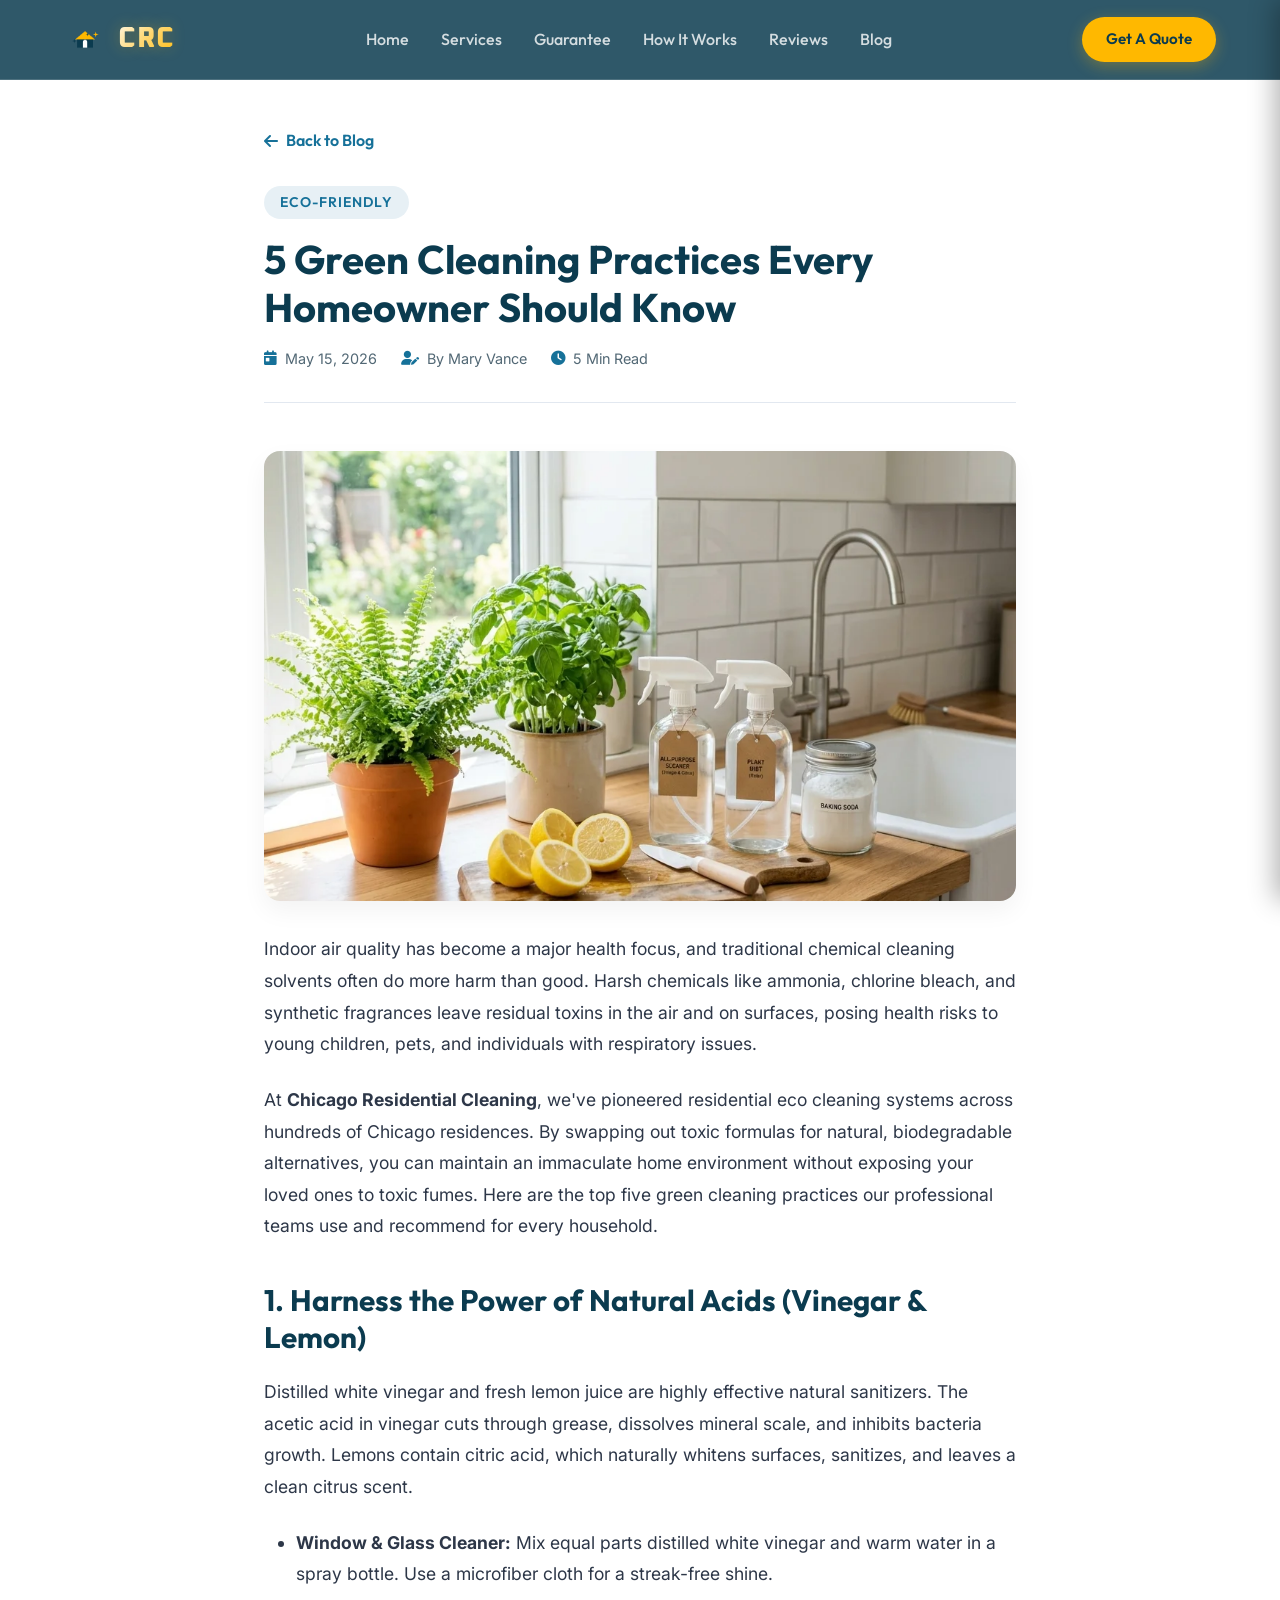
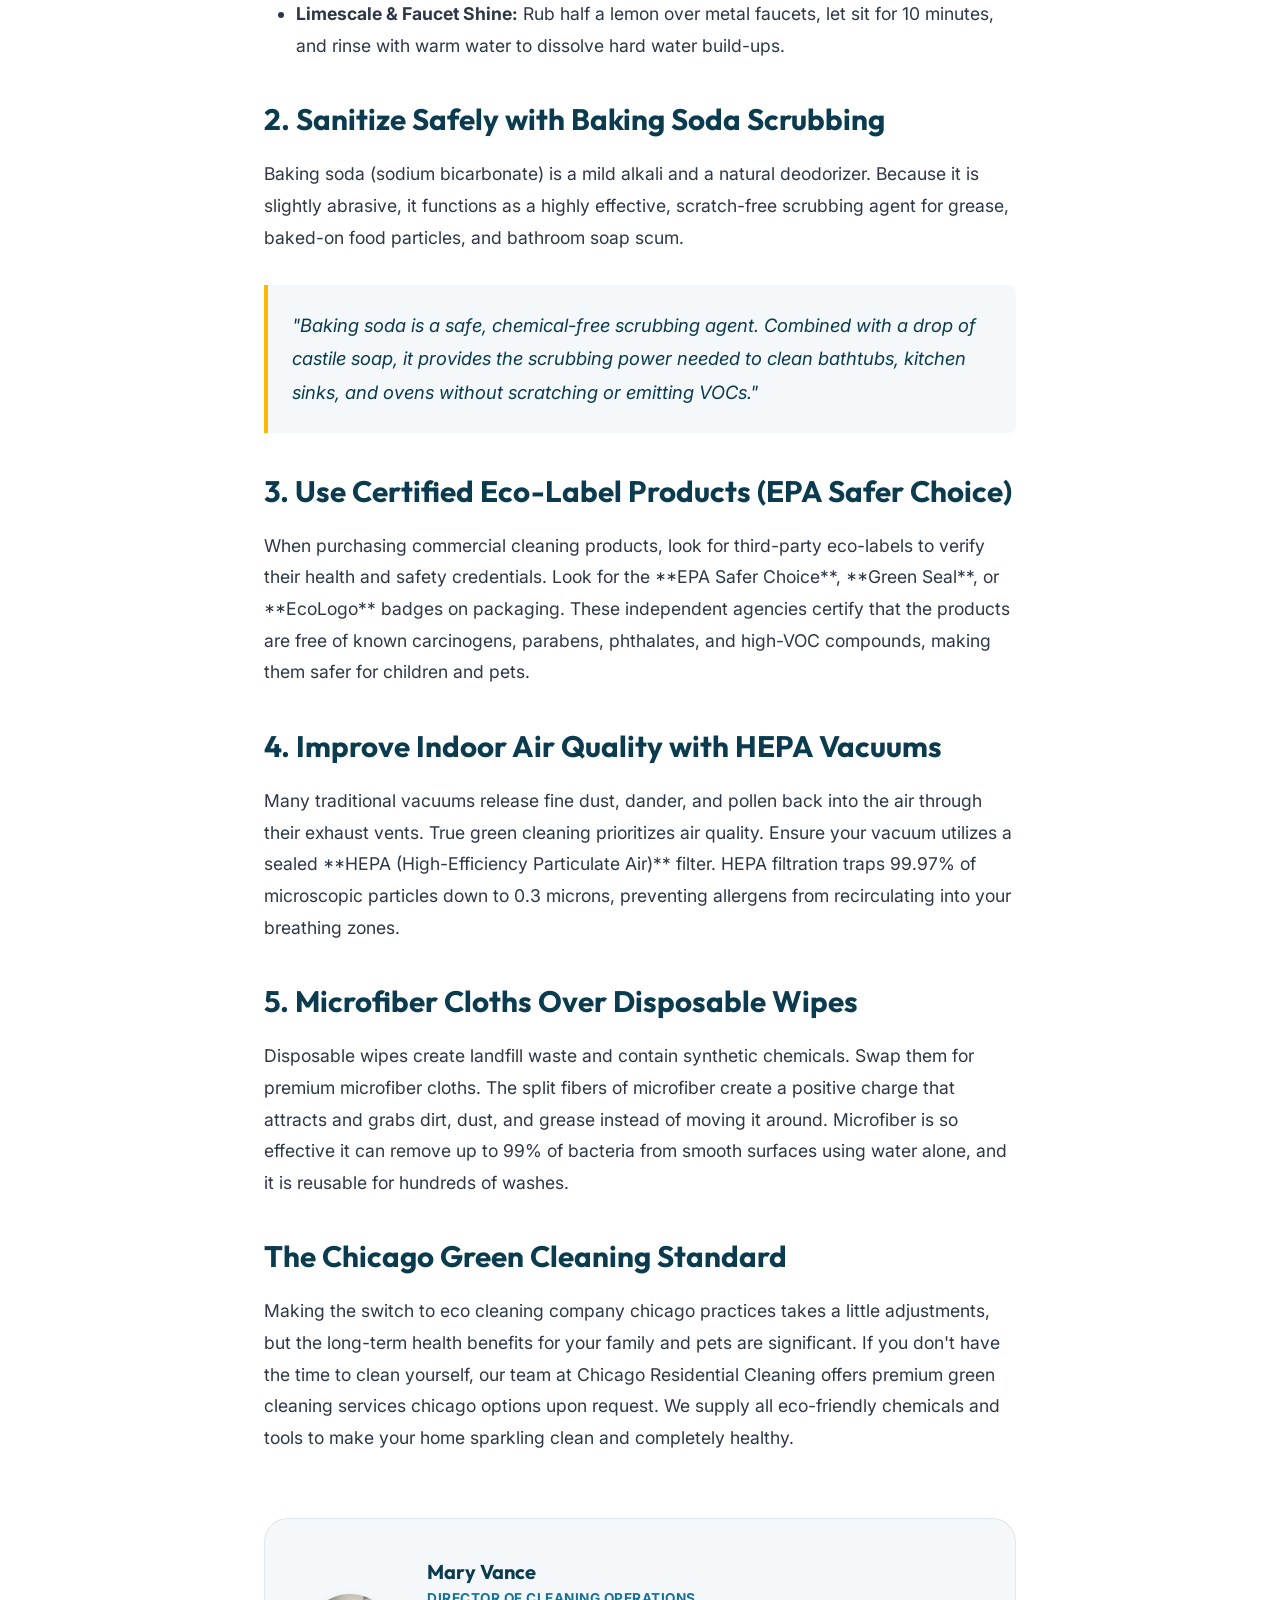
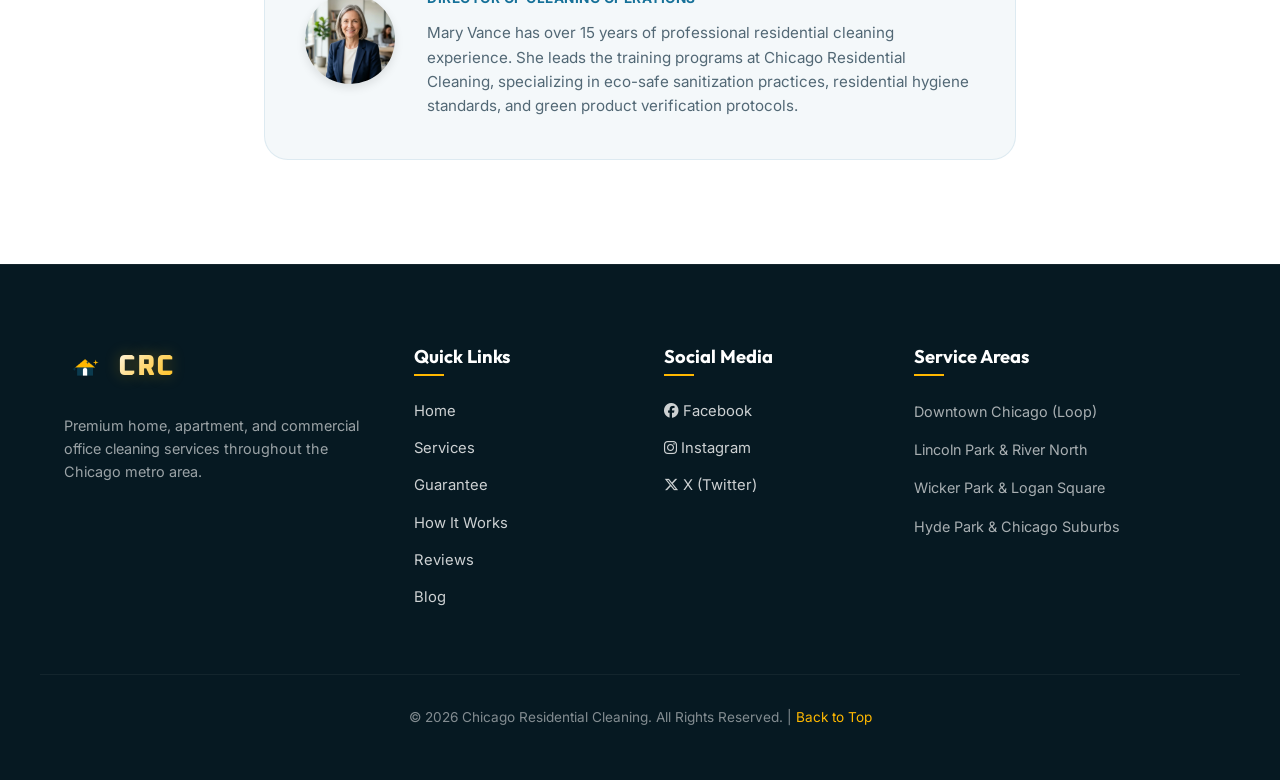
==== commit 5a259370: "Convert featured images and author portraits to WebP and integrate them into blog posts" ====
--- a/blog/5-green-cleaning-practices.html
+++ b/blog/5-green-cleaning-practices.html
@@ -142,6 +142,7 @@
           </header>
 
           <div class="article-body">
+            <img src="../images/blog_green_cleaning.webp" alt="Eco-friendly home cleaning products containing natural ingredients, key to Chicago green cleaning services" width="800" height="450" class="featured-image">
             <p>Indoor air quality has become a major health focus, and traditional chemical cleaning solvents often do more harm than good. Harsh chemicals like ammonia, chlorine bleach, and synthetic fragrances leave residual toxins in the air and on surfaces, posing health risks to young children, pets, and individuals with respiratory issues.</p>
             
             <p>At <strong>Chicago Residential Cleaning</strong>, we've pioneered residential eco cleaning systems across hundreds of Chicago residences. By swapping out toxic formulas for natural, biodegradable alternatives, you can maintain an immaculate home environment without exposing your loved ones to toxic fumes. Here are the top five green cleaning practices our professional teams use and recommend for every household.</p>
@@ -172,9 +173,8 @@
             <p>Making the switch to eco cleaning company chicago practices takes a little adjustments, but the long-term health benefits for your family and pets are significant. If you don't have the time to clean yourself, our team at Chicago Residential Cleaning offers premium green cleaning services chicago options upon request. We supply all eco-friendly chemicals and tools to make your home sparkling clean and completely healthy.</p>
           </div>
 
-          <!-- Author Bio Section (E-E-A-T) -->
           <footer class="author-bio-card">
-            <div class="author-avatar-large">MV</div>
+            <img src="../images/author_mary_vance.webp" alt="Mary Vance, Director of Cleaning Operations at Chicago Residential Cleaning" width="90" height="90" class="author-avatar-img">
             <div class="author-details">
               <h3>Mary Vance</h3>
               <span class="author-title">Director of Cleaning Operations</span>
--- a/index.css
+++ b/index.css
@@ -1879,3 +1879,22 @@
     padding: 2rem 1.5rem;
   }
 }
+
+.author-avatar-img {
+  width: 90px;
+  height: 90px;
+  border-radius: 50%;
+  object-fit: cover;
+  flex-shrink: 0;
+  box-shadow: 0 4px 10px rgba(0, 0, 0, 0.1);
+}
+
+.featured-image {
+  width: 100%;
+  height: auto;
+  max-height: 450px;
+  object-fit: cover;
+  border-radius: var(--border-radius-md);
+  margin-bottom: 2rem;
+  box-shadow: 0 10px 25px rgba(0, 0, 0, 0.05);
+}
